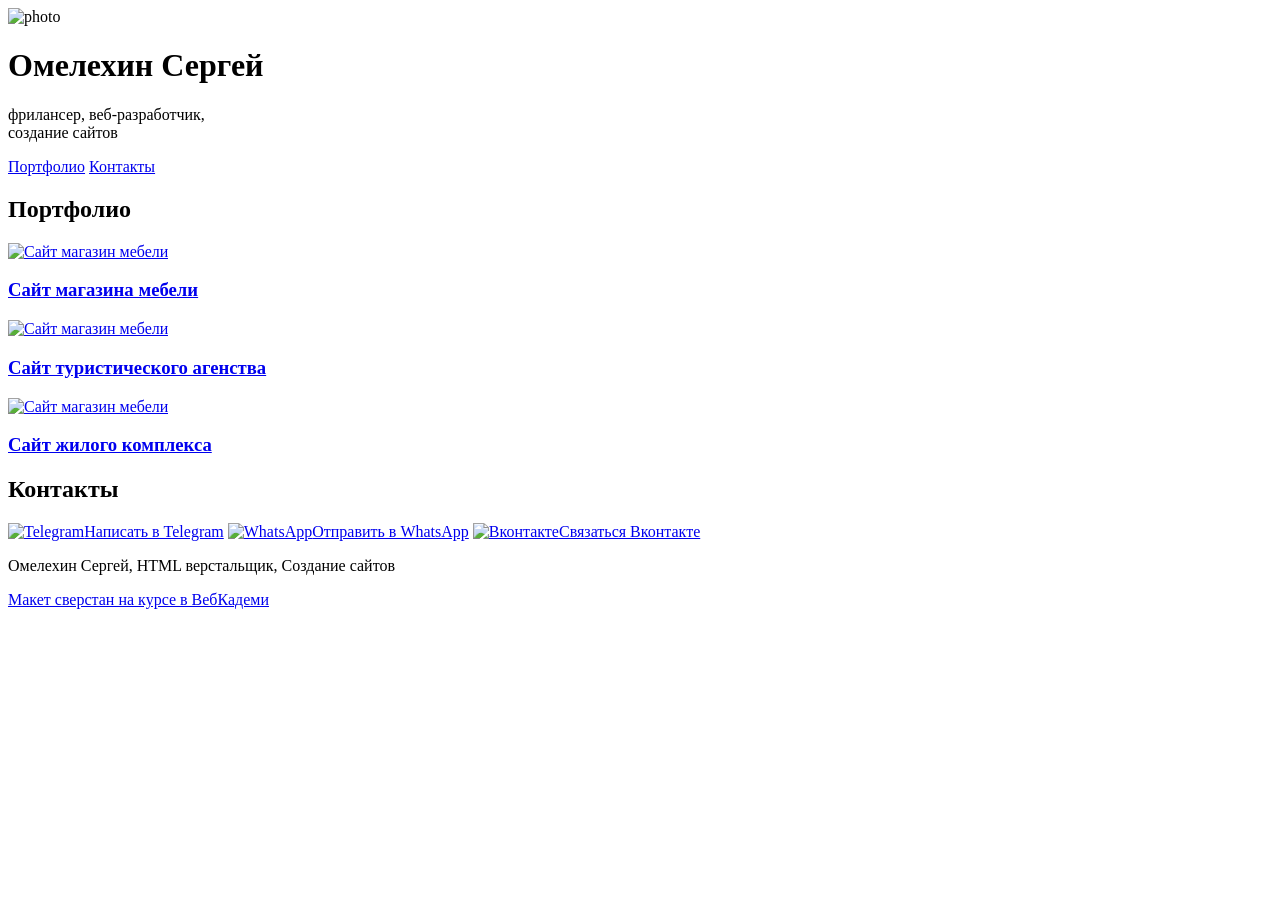
==== index.html @ aad31b53 "Add files via upload" ====
<!DOCTYPE html>
<html lang="ru">
  <head>
    <meta charset="UTF-8" />
    <meta name="viewport" content="width=device-width, initial-scale=1.0" />
    <title>Портфолио</title>
    <link rel="stylesheet" href="/css/reset.css" />
    <link rel="stylesheet" href="/css/main.css" />
    <link rel="stylesheet" href="/css/media.css" />
    <link rel="icon" type="image/x-icon" href="/favicons/favicon.svg" />
    <link rel="apple-touch-icon" sizes="180x180" href="/favicons/apple-touch-icon.png" />
  </head>
  <body>
    <header class="header">
      <div class="container">
        <div class="header-row">
          <img src="/img/photo.jpg" srcset="/img/photo@2x.jpg" alt="photo" class="header-img">
          <div class="header-desc">
            <h1 class="header-title">Омелехин Сергей</h1>
            <p class="header-text">
              фрилансер, веб-разработчик, <br>  
              создание сайтов
            </p>
           <div class="header-btns">
              <a href="#portfolio" class="btn">Портфолио</a>
              <a href="#contacts" class="btn-outline">Контакты</a> 
            </div>
          </div>
        </div>
      </div> 
      <!-- <video class="header-video" autoplay muted loop> 
<source type="video/mp4" src="">
      </video> -->
    </header>
    
    <!-- main -->
    <main>
      <section class="portfolio" id="portfolio">
        <!-- <section class="portfolio" id="portfolio"> -->
        <div class="container">
          <h2 class="portfolio-title">Портфолио</h2>
          <div class="projects">
            <article class="project">
              <a href="./panto.html">
                <img
                  src="/portfolio/project-01.jpg"
                  srcset="/portfolio/project-01 (1).jpg"
                  alt="Сайт магазин мебели"
                  class="project-img"
              /></a>
              <h3 class="project-title">
                <a href="panto.html" target="_blank">Сайт магазина мебели</a>
              </h3>
            </article>
            <article class="project">
              <a href="#!">
                <img
                  src="/portfolio/project-02 (1).jpg"
                  srcset="/portfolio/project-02 (2).jpg"
                  alt="Сайт магазин мебели"
                  class="project-img"></a>
              <h3 class="project-title">
                <a href="GO trevel.html" target="_blank">Сайт туристического агенства</a>
              </h3>
            </article>
            <article class="project">
              <a href="#!">
                <img
                  src="/portfolio/project-03@2x.jpg"
                  srcset="/portfolio/project-03.jpg"
                  alt="Сайт магазин мебели"
                  class="project-img"/></a>
              <h3 class="project-title">
                <a href="LoftHouse.html" target="_blank">Сайт жилого комплекса</a>
              </h3>
            </article>
          </div>
        </div>
      </section>
      <section class="contacts" id="contacts">
        <div class="container">
          <h2 class="contacts-title">Контакты</h2>

          <div class="messangers">
            <a href="#!" target="_blank" class="messanger">
              <img src="/icons/telegram.svg" alt="Telegram" />Написать в
              Telegram</a
            >
            <a href="#!" target="_blank" class="messanger">
              <img src="/icons/whatsapp.svg" alt="WhatsApp" />Отправить в
              WhatsApp</a
            >
            <a href="#!" target="_blank" class="messanger">
              <img src="/icons/vk.svg" alt="Вконтакте" />Связаться Вконтакте</a
            >
          </div>
        </div>
      </section>
    </main>
    <footer class="footer">
      <div class="container">
        <div class="footer-inner">
          <p>Омелехин Сергей, HTML верстальщик, Создание сайтов</p>
          <p>
            <a href="https://webcademy.ru" target="_blank">Макет сверстан на курсе в ВебКадеми</a>
          </p>
        </div>
      </div>
    </footer>
  </body>
</html>
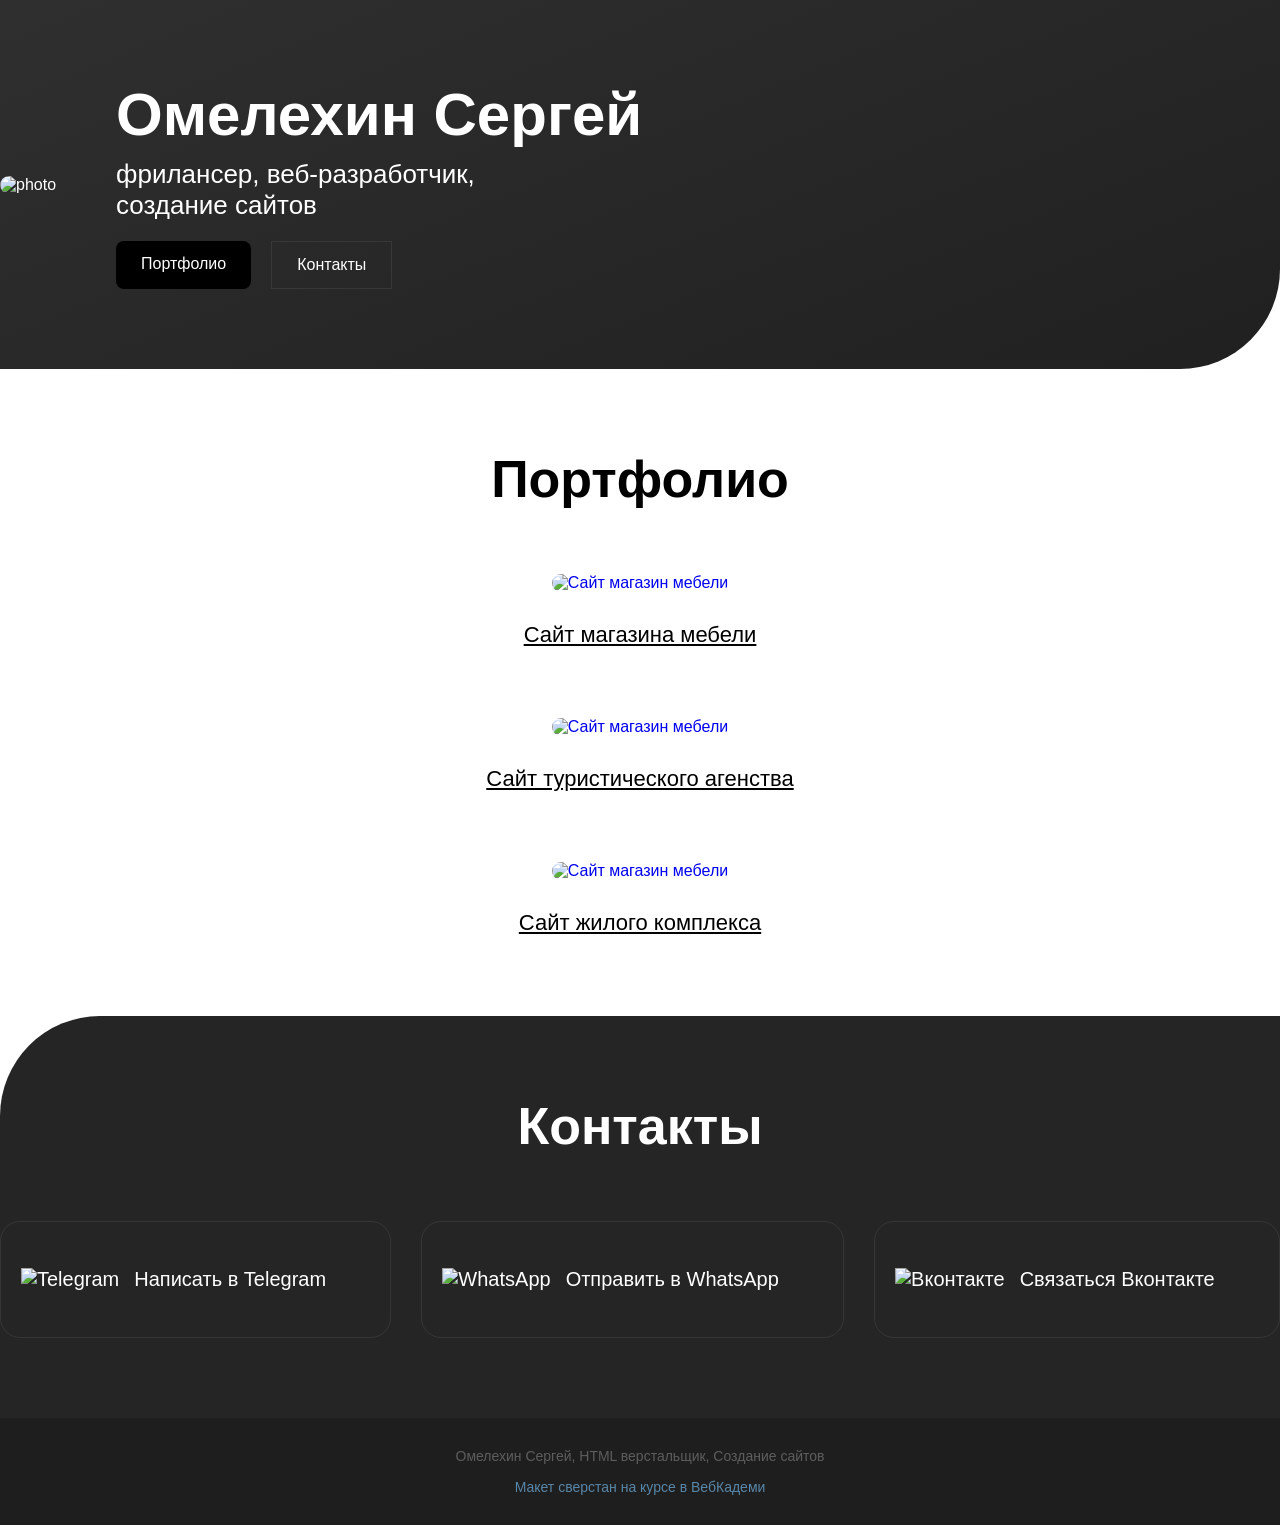
==== commit 55437789: "Update index.html" ====
--- a/index.html
+++ b/index.html
@@ -4,9 +4,9 @@
     <meta charset="UTF-8" />
     <meta name="viewport" content="width=device-width, initial-scale=1.0" />
     <title>Портфолио</title>
-    <link rel="stylesheet" href="/css/reset.css" />
-    <link rel="stylesheet" href="/css/main.css" />
-    <link rel="stylesheet" href="/css/media.css" />
+    <link rel="stylesheet" href="reset.css"/>
+    <link rel="stylesheet" href="main.css"/>
+    <link rel="stylesheet" href="media.css"/>
     <link rel="icon" type="image/x-icon" href="/favicons/favicon.svg" />
     <link rel="apple-touch-icon" sizes="180x180" href="/favicons/apple-touch-icon.png" />
   </head>
--- a/main.css
+++ b/main.css
@@ -0,0 +1,316 @@
+@import url('https://fonts.googleapis.com/css2?family=Montserrat:ital,wght@0,100..900;1,100..900&family=Roboto:ital,wght@0,100..900;1,100..900&display=swap');
+
+
+/* Base */
+
+html {
+  scroll-behavior: smooth; /* обеспечивает плавную анимированную прокрутку */
+}
+
+body {
+    font-family: "Montserrat", sans-serif;
+   font-optical-sizing: auto;  /* это CSS‑свойство, которое управляет оптическим изменением размера глифов (символов) в вариативных шрифтах.*/
+  font-weight: 400;
+  font-style: normal;      /*свойство, которое задаёт обычное (прямое) начертание шрифта.*/
+}
+
+.none {
+  display: none !important;
+}
+
+.cotainer {
+  max-width: 1200px;
+  margin: 0 auto;
+  padding: 0 15px;
+}
+
+
+
+/* header */
+
+
+.header {
+    padding-top: 80px;
+    padding-bottom: 80px;
+    
+    border-bottom-right-radius: 100px;
+    background: #252525 linear-gradient(158deg, #2f2f2f 0%, #202020 100%);
+background-color: #000;
+    color: #fff;
+}
+
+.header .cotainer {
+  position: relative;
+  z-index: 9;
+}
+
+/* .header-video { 
+
+left: 0;
+top: 0;
+width: 100%;
+height: 100%;
+object-fit: cover;
+object-position: center;
+
+opacity: 0,5;
+}  */
+
+
+
+
+.header-row {
+  display: flex;
+  flex-direction: row;
+  align-items: center;
+  column-gap: 60px;
+
+}
+
+.header-img {
+  border-radius: 80px;
+}
+
+.header-title {
+  margin-bottom: 10px;
+  font-weight: 700;
+  font-size: 60px;
+  }
+
+.header-text {
+  margin-bottom: 20px;
+  font-size: 26px;
+  font-weight: 300;
+}
+
+.header-btns {
+  display: flex;
+  column-gap: 20px;
+}
+
+.btn {
+  height: 48px;
+  padding-top: 15px;
+  padding-left: 25px;
+  padding-bottom: 15px;
+  padding-right: 25px;
+
+
+  background-color: #000000;
+  border-radius: 8px;
+
+  color: #fff;
+  line-height: 1;
+
+  transition: all 0.2s ease-in;
+}
+
+
+.btn:hover {
+  background-color: #1782cf;
+}
+
+.btn-outline {
+  height: 48px;
+  padding-top: 15px;
+  padding-left: 25px;
+  padding-bottom: 15px;
+  padding-right: 25px;
+  
+
+  border: 1px solid #383838;
+  border-radius: 0px;
+
+  color: #fff;
+  line-height: 1;
+
+  transition: all 0.2s ease-in;
+}
+
+.btn-outline:hover {
+  border-color: #1782cf;
+}
+
+/* portfolio */
+
+.portfolio {
+  padding: 80px 0;
+}
+
+.portfolio-title {
+  margin-bottom: 65px;
+  font-size: 52px;
+  font-weight: 700;
+  text-align: center;
+}
+
+.projects {
+display: flex;
+flex-direction: column;
+row-gap: 70px;
+align-items: center;
+}
+
+.project {
+  text-align: center;
+}
+
+.project-img {
+margin-bottom: 30px;
+border-radius: 30px;
+
+transition: opacity 0.2s ease-in;
+}
+
+.project-img:hover {
+  opacity: 0.8;
+}
+
+
+.project-title {
+font-size: 22px;
+}
+
+.project-title a {
+color: #000000;
+text-decoration: underline;
+}
+
+
+.contacts {
+    padding: 80px 0;
+    border-top-left-radius: 100px;
+    background-color: #252525;
+    color: #fff;
+}
+
+.contacts-title {
+    margin-bottom: 65px;
+    font-size: 52px;
+    font-weight: 700;
+    text-align: center;
+}
+
+.messangers {
+    display: flex;
+    flex-wrap: wrap;
+    column-gap: 30px;
+    row-gap: 30px;
+
+}
+
+.messanger {
+    flex-grow: 1;
+
+    display: flex;
+    column-gap: 15px;
+    align-items: center;
+
+    padding: 46px 20px;
+    border-radius: 20px;
+    border: 1px solid #363636;
+
+    color: #fff;
+    font-size: 20px;
+
+    transition: background-color 0.2s ease-in;
+}
+
+.messanger:hover {
+    background-color: #1E1E1E;
+
+    
+}
+
+
+/* footer */  
+.footer {
+  padding: 30px 0;
+  background-color: #1e1e1e;
+
+  color: #5d5d5d;
+}
+.footer a {
+color: #5886a8;
+}
+
+.footer-inner {
+font-size: 14px;
+text-align: center;
+}
+
+.footer-inner p + p {
+margin-top: 15px;
+}
+
+/* inner Page  */
+
+.inner-page {
+  padding: 80px 0 40px;
+}
+
+.inner-page-details {
+  display: flex;
+  flex-direction: column;
+  row-gap: 25px;
+  align-items: center;
+
+  margin-bottom: 40px;
+  text-align: center;
+
+}
+
+.inner-page-title {
+    font-size: 28px;
+    font-weight: 700;
+}
+
+.inner-page-text {
+    max-width: 570px;
+
+    display: flex;
+    flex-direction: column;
+    row-gap: 25px;
+
+    color: #555555;
+    line-height: 1.5;
+}
+
+.inner-page-link {
+    color: #000;
+}
+
+.inner-page-link a {
+    color: #000;
+    text-decoration: underline;
+}
+
+.inner-page-img {
+    display: block;
+    margin: 0 auto;
+    margin-bottom: 40px;
+}
+
+.inner-page-backlink {
+    max-width: 770px;
+    margin: 0 auto;
+    padding: 30px;
+
+    display: flex;
+    column-gap: 10px;
+    align-items: center;
+    justify-content: center;
+
+    background-color: #F1F1F1;
+    text-align: center;
+    color: #000;
+
+    transition: all 0.2s ease-in;
+}
+
+.inner-page-backlink:hover {
+    background-color: #dedede;
+}
+
+
+
--- a/media.css
+++ b/media.css
@@ -0,0 +1,162 @@
+@media (max-width: 1080px) {
+    .header-row {
+  column-gap: 30px;
+
+
+}
+
+.header-img {
+    width: 300px;
+  border-radius: 30px;
+}
+
+.header-title {
+ font-size: 52px;
+  }
+
+  .header-text {
+  font-size: 22px;
+  
+}
+
+.portfolio-title {
+  font-size: 42px;
+  
+}
+
+.contacts-title {
+    font-size: 42px;
+    
+}
+
+.inner-page-title {
+    font-size: 42px;
+    
+}
+
+}
+
+
+@media (max-width: 767px) {
+.header {
+        padding-top: 20px;
+       
+        padding-bottom: 40px;
+        
+        border-bottom-right-radius: 60px;
+    }
+
+    .header-row {
+        flex-direction: column;
+        align-items: flex-start;
+        row-gap: 20px;
+    }
+
+    .header-img {
+        max-width: 100%;
+        width: auto;
+    }
+
+    .header-title {
+        font-size: 32px;
+    }
+
+    .header-text {
+        font-size: 18px;
+    }
+
+    /* BTNS */
+
+    .btn,
+    .btn-outline {
+        height: 42px;
+        padding: 12px 15px 0;
+    }
+
+    /* PORTFOLIO */
+
+    .portfolio {
+        padding: 40px 0;
+    }
+
+    .portfolio-title {
+        margin-bottom: 30px;
+        font-size: 28px;
+    }
+
+    .projects {
+        row-gap: 30px;
+    }
+
+    .project-img {
+        margin-bottom: 20px;
+        border-radius: 14px;
+    }
+
+    .project-title {
+        font-size: 16px;
+    }
+
+    /* Contacts */
+
+    .contacts {
+        padding: 40px 0;
+        border-top-left-radius: 60px;
+    }
+
+    .contacts-title {
+        margin-bottom: 30px;
+        font-size: 28px;
+    }
+
+    .messangers {
+        gap: 20px;
+    }
+
+    .messanger {
+        padding: 32px 20px;
+        border-radius: 12px;
+        font-size: 16px;
+    }
+
+    /* FOOTER */
+
+    .footer-inner {
+        font-size: 12px;
+    }
+
+    /* INNER PAGE */
+
+    .inner-page {
+        padding: 40px 0 20px;
+    }
+
+.inner-page-details {
+        row-gap: 20px;
+        margin-bottom: 20px;
+    }
+
+
+    .inner-page-title {
+        margin-bottom: 20px;
+        font-size: 28px;
+    }
+
+    
+
+    .inner-page-text {
+        row-gap: 20px;
+    }
+
+    .inner-page-img {
+        margin-bottom: 20px;
+    }
+
+    .inner-page-backlink {
+        padding: 20px;
+    }
+}
+
+
+
+
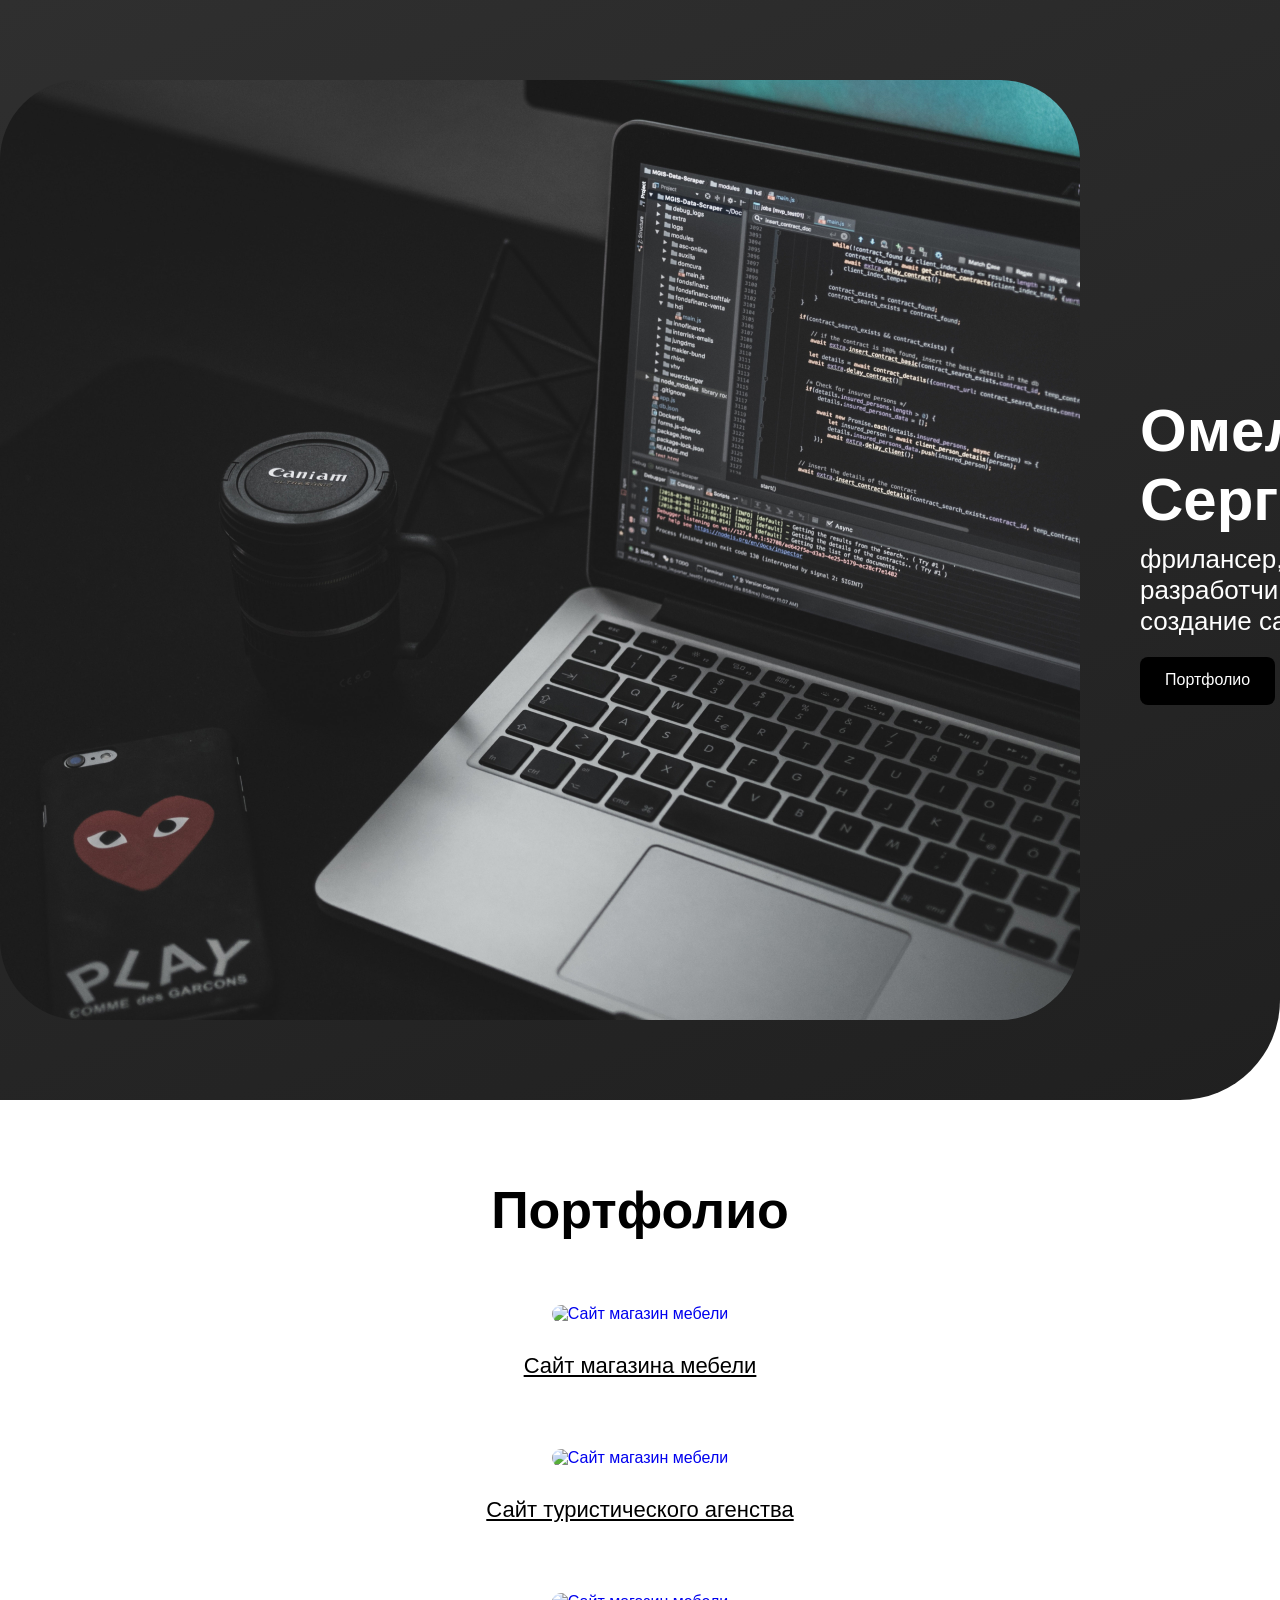
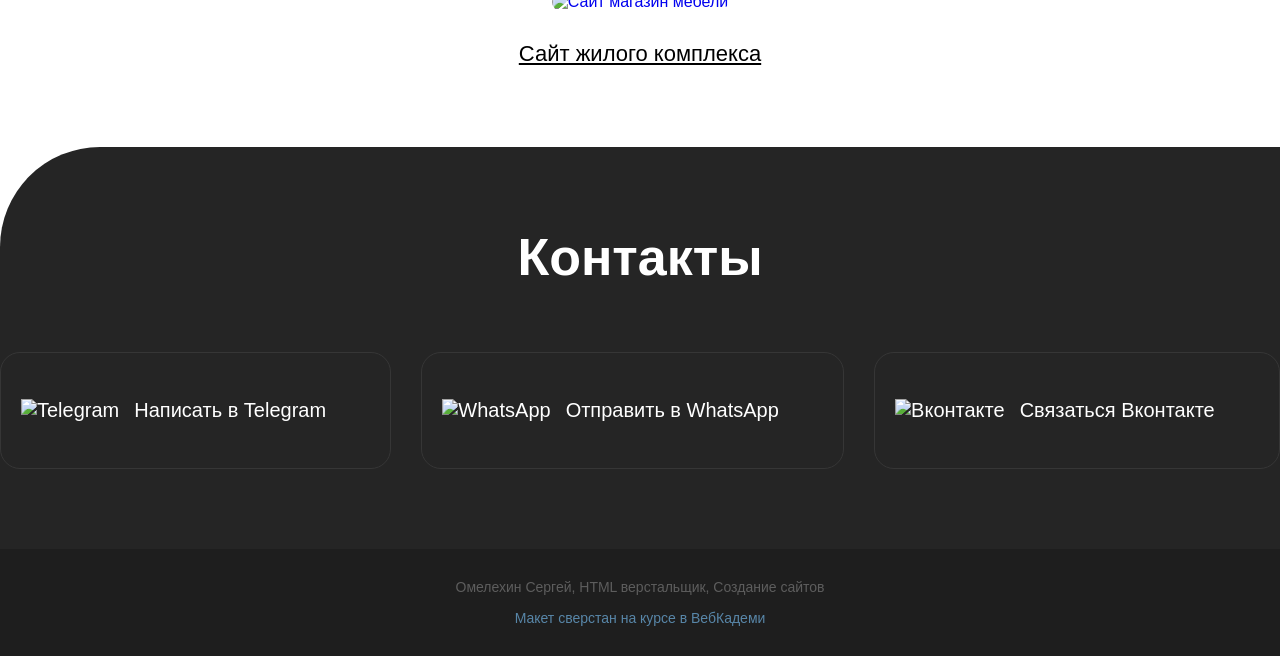
==== commit 72efe69d: "Update index.html" ====
--- a/index.html
+++ b/index.html
@@ -14,7 +14,7 @@
     <header class="header">
       <div class="container">
         <div class="header-row">
-          <img src="/img/photo.jpg" srcset="/img/photo@2x.jpg" alt="photo" class="header-img">
+          <img src="photo.jpg" srcset="photo@2x.jpg" alt="photo" class="header-img">
           <div class="header-desc">
             <h1 class="header-title">Омелехин Сергей</h1>
             <p class="header-text">
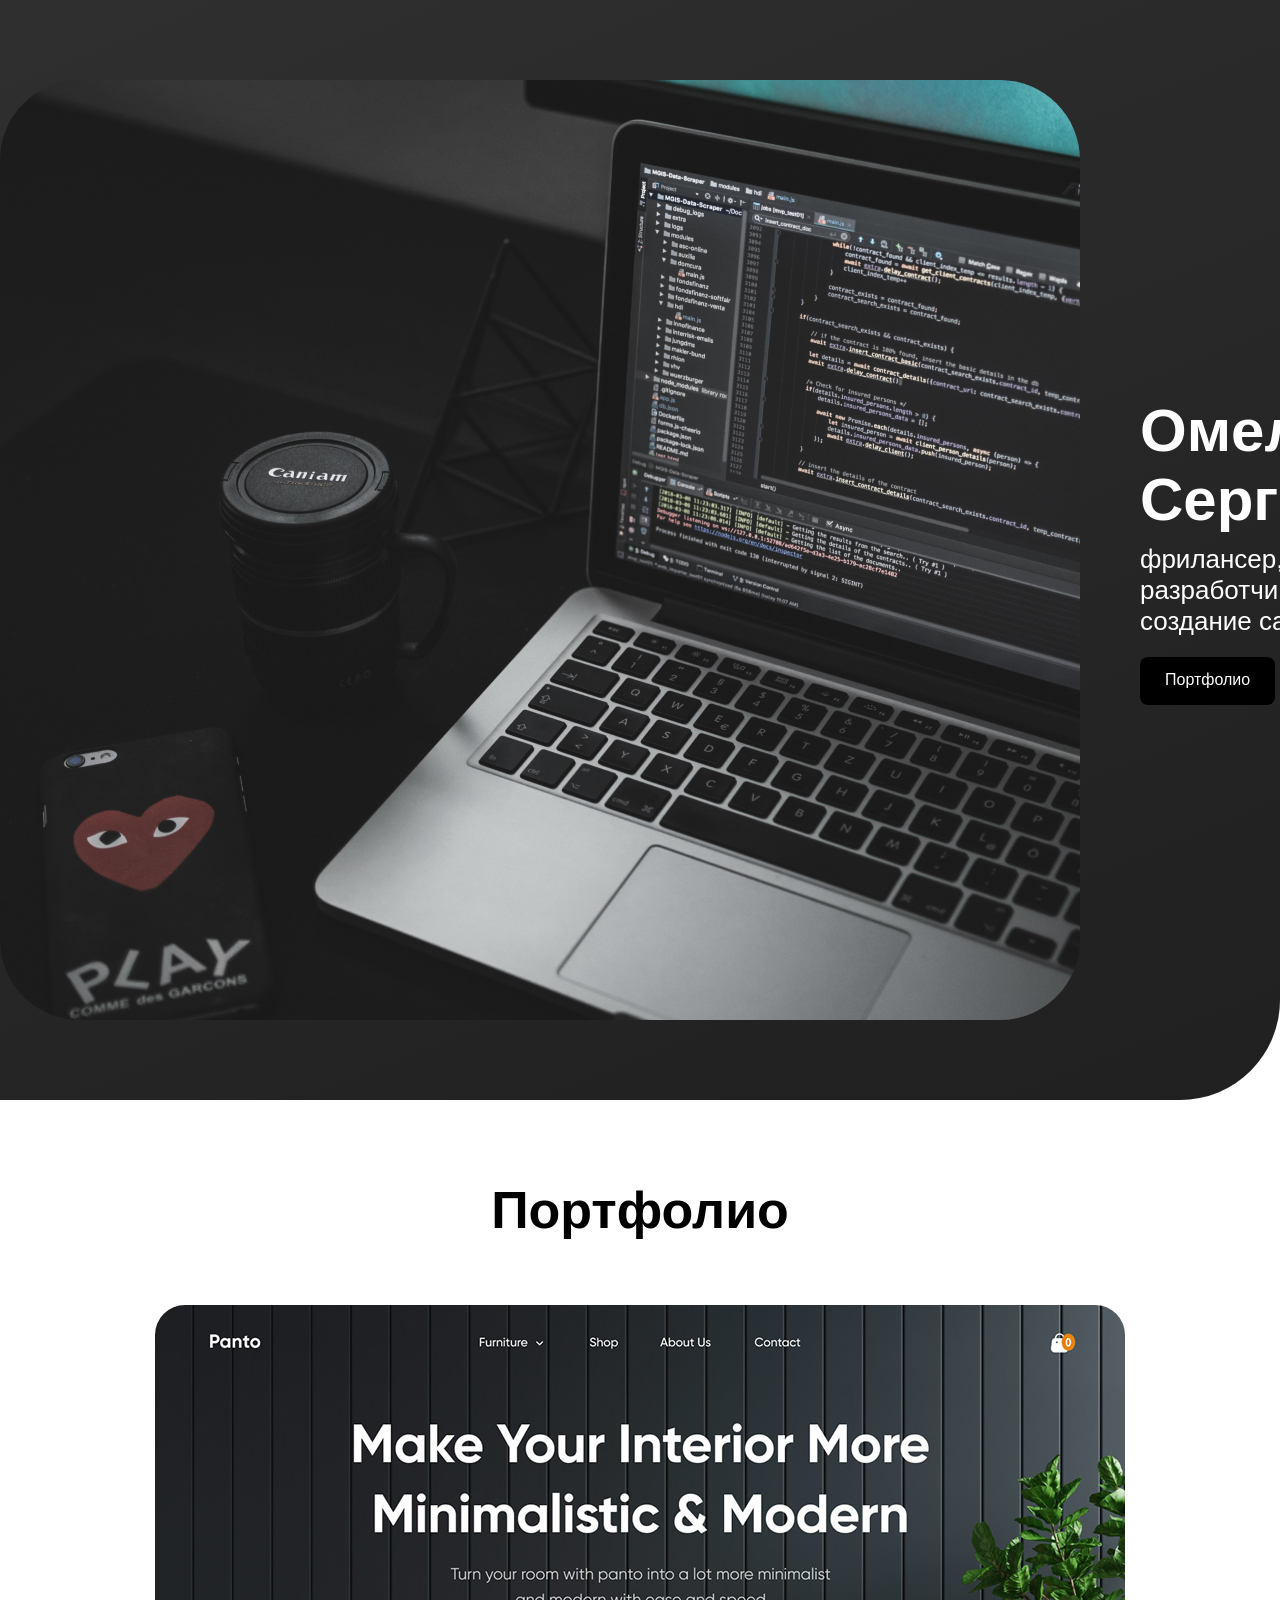
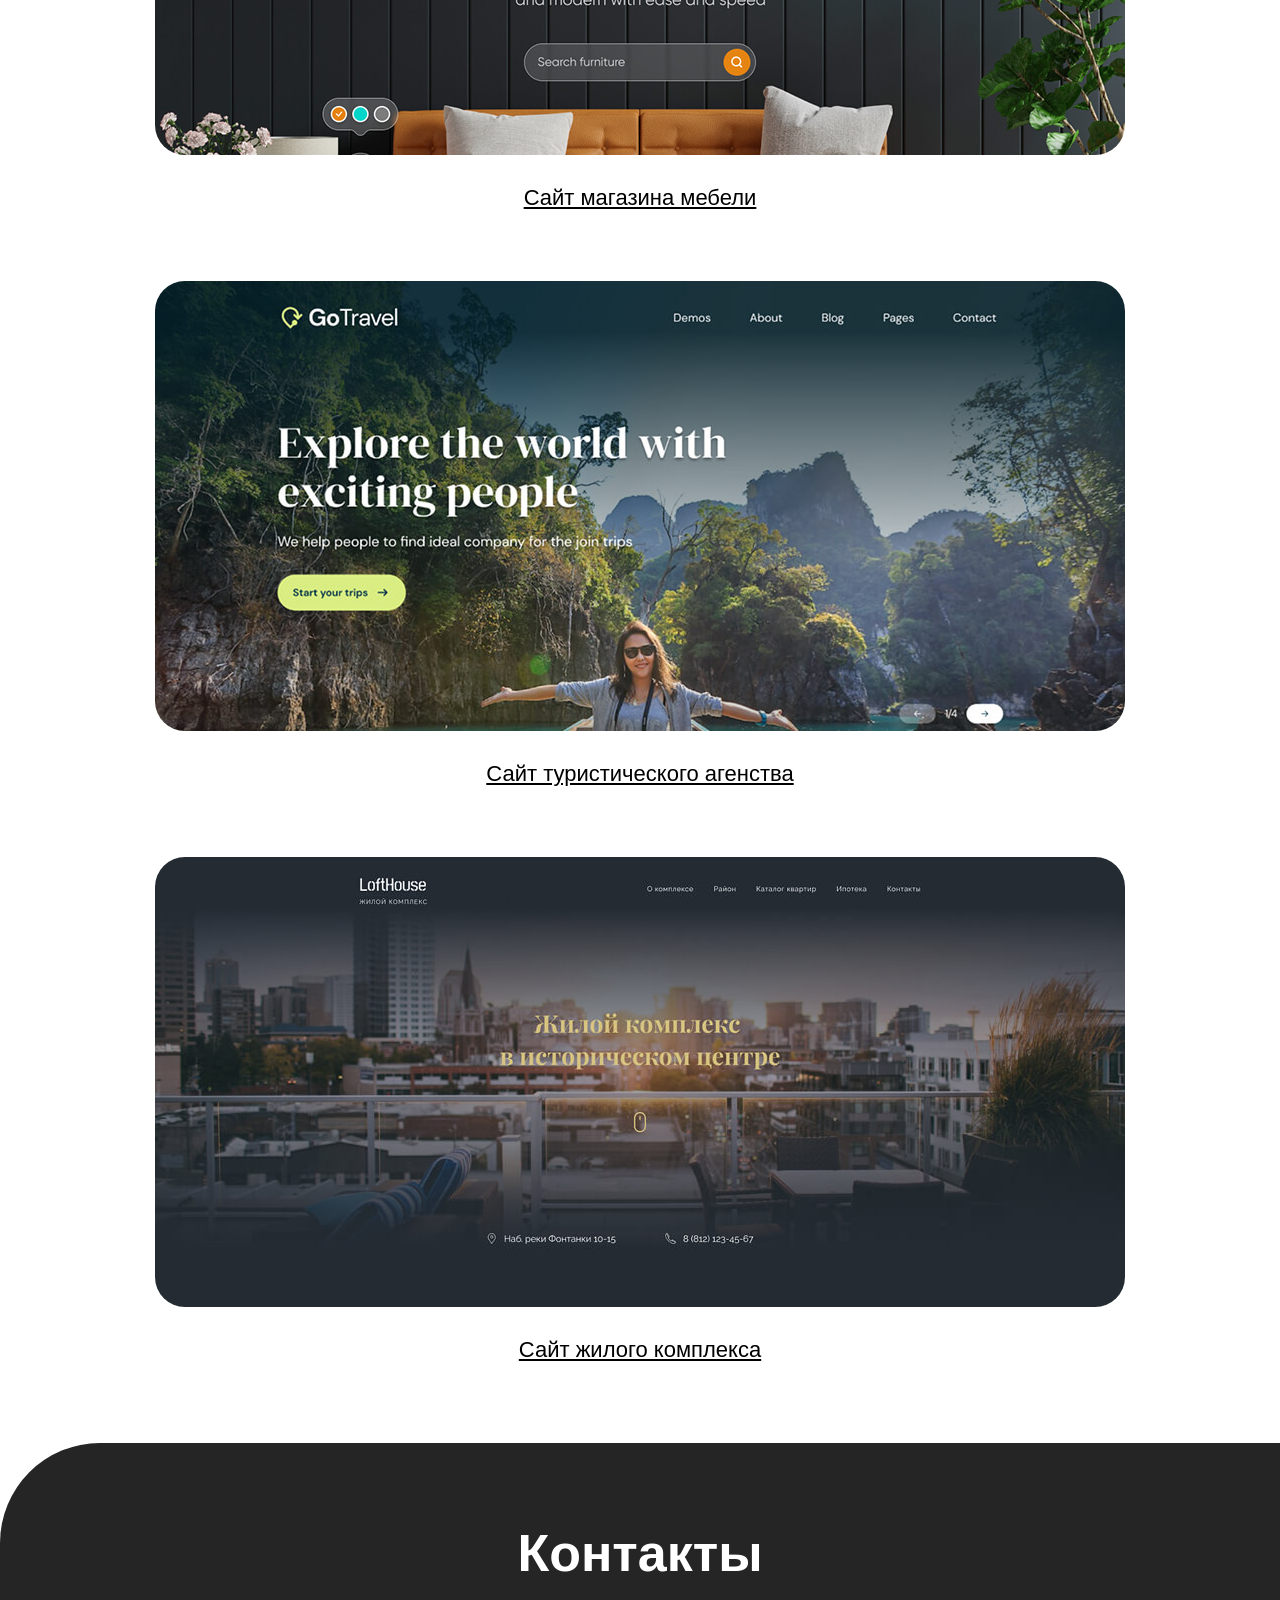
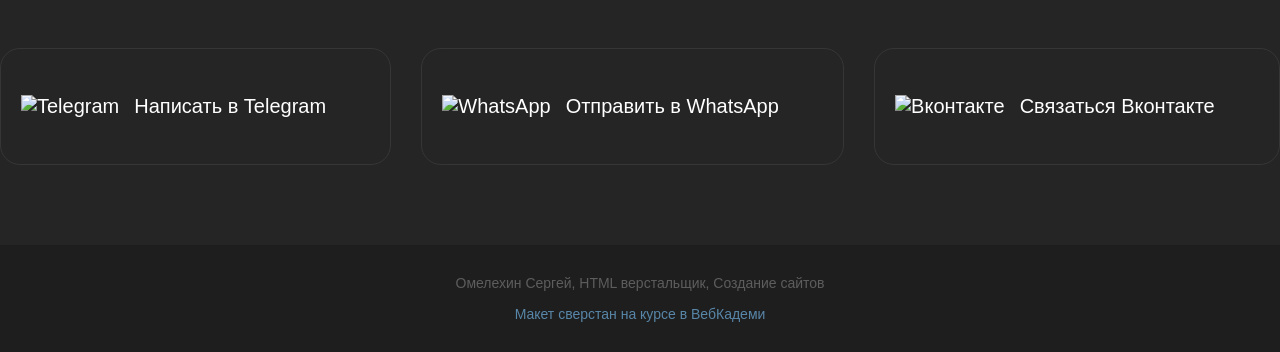
==== commit b59bce33: "Update index.html" ====
--- a/index.html
+++ b/index.html
@@ -43,8 +43,8 @@
             <article class="project">
               <a href="./panto.html">
                 <img
-                  src="/portfolio/project-01.jpg"
-                  srcset="/portfolio/project-01 (1).jpg"
+                  src="/project-01.jpg"
+                  srcset="/project-01 (1).jpg"
                   alt="Сайт магазин мебели"
                   class="project-img"
               /></a>
@@ -55,8 +55,8 @@
             <article class="project">
               <a href="#!">
                 <img
-                  src="/portfolio/project-02 (1).jpg"
-                  srcset="/portfolio/project-02 (2).jpg"
+                  src="project-02 (1).jpg"
+                  srcset="project-02 (2).jpg"
                   alt="Сайт магазин мебели"
                   class="project-img"></a>
               <h3 class="project-title">
@@ -66,8 +66,8 @@
             <article class="project">
               <a href="#!">
                 <img
-                  src="/portfolio/project-03@2x.jpg"
-                  srcset="/portfolio/project-03.jpg"
+                  src="project-03@2x.jpg"
+                  srcset="project-03.jpg"
                   alt="Сайт магазин мебели"
                   class="project-img"/></a>
               <h3 class="project-title">
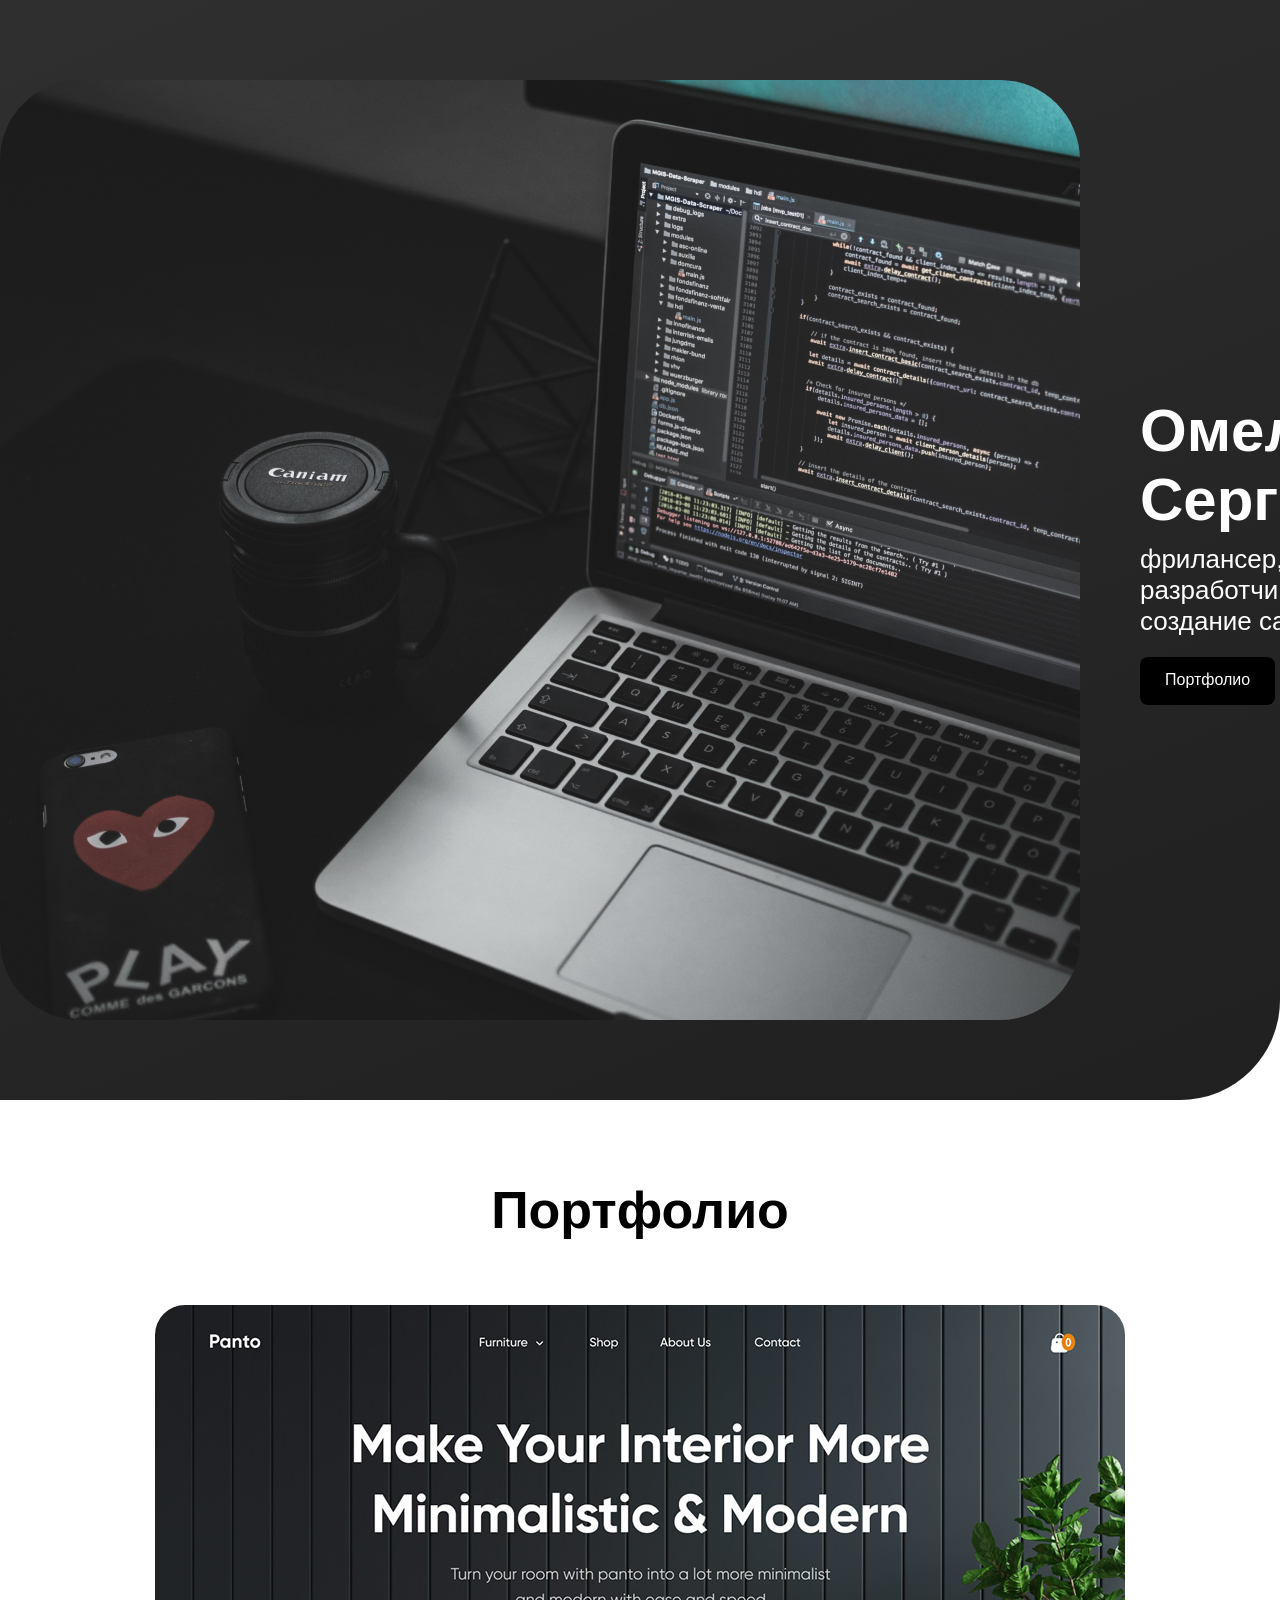
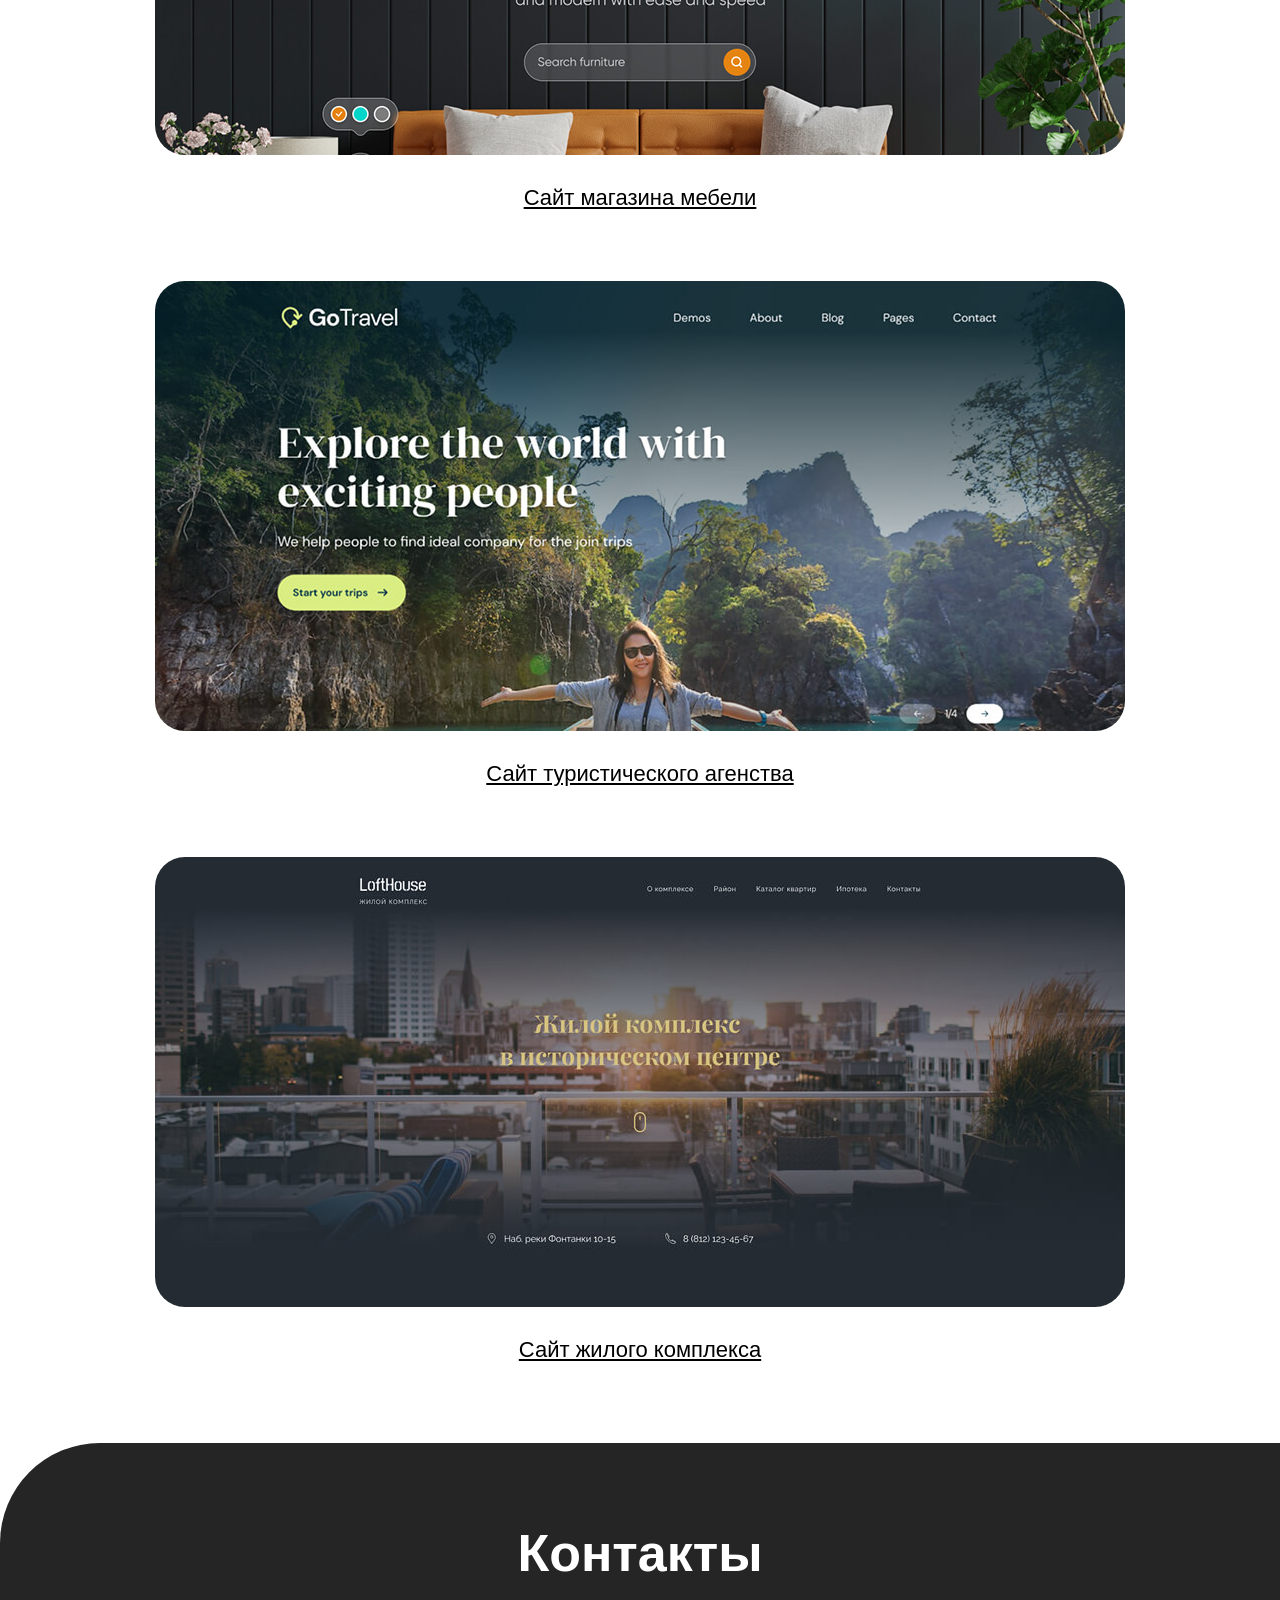
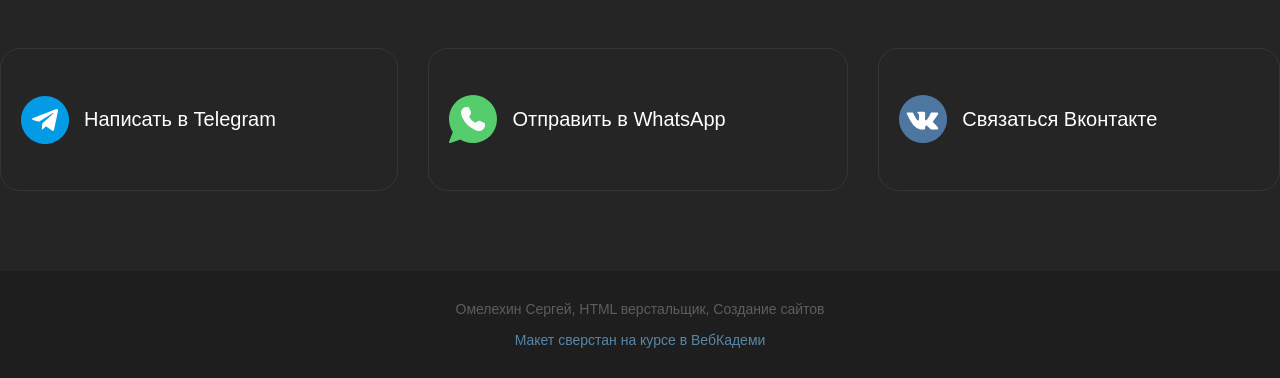
==== commit dd39ec33: "Update index.html" ====
--- a/index.html
+++ b/index.html
@@ -43,8 +43,8 @@
             <article class="project">
               <a href="./panto.html">
                 <img
-                  src="/project-01.jpg"
-                  srcset="/project-01 (1).jpg"
+                  src="project-01.jpg"
+                  srcset="project-01 (1).jpg"
                   alt="Сайт магазин мебели"
                   class="project-img"
               /></a>
@@ -83,15 +83,15 @@
 
           <div class="messangers">
             <a href="#!" target="_blank" class="messanger">
-              <img src="/icons/telegram.svg" alt="Telegram" />Написать в
+              <img src="telegram.svg" alt="Telegram" />Написать в
               Telegram</a
             >
             <a href="#!" target="_blank" class="messanger">
-              <img src="/icons/whatsapp.svg" alt="WhatsApp" />Отправить в
+              <img src="whatsapp.svg" alt="WhatsApp" />Отправить в
               WhatsApp</a
             >
             <a href="#!" target="_blank" class="messanger">
-              <img src="/icons/vk.svg" alt="Вконтакте" />Связаться Вконтакте</a
+              <img src="vk.svg" alt="Вконтакте" />Связаться Вконтакте</a
             >
           </div>
         </div>
